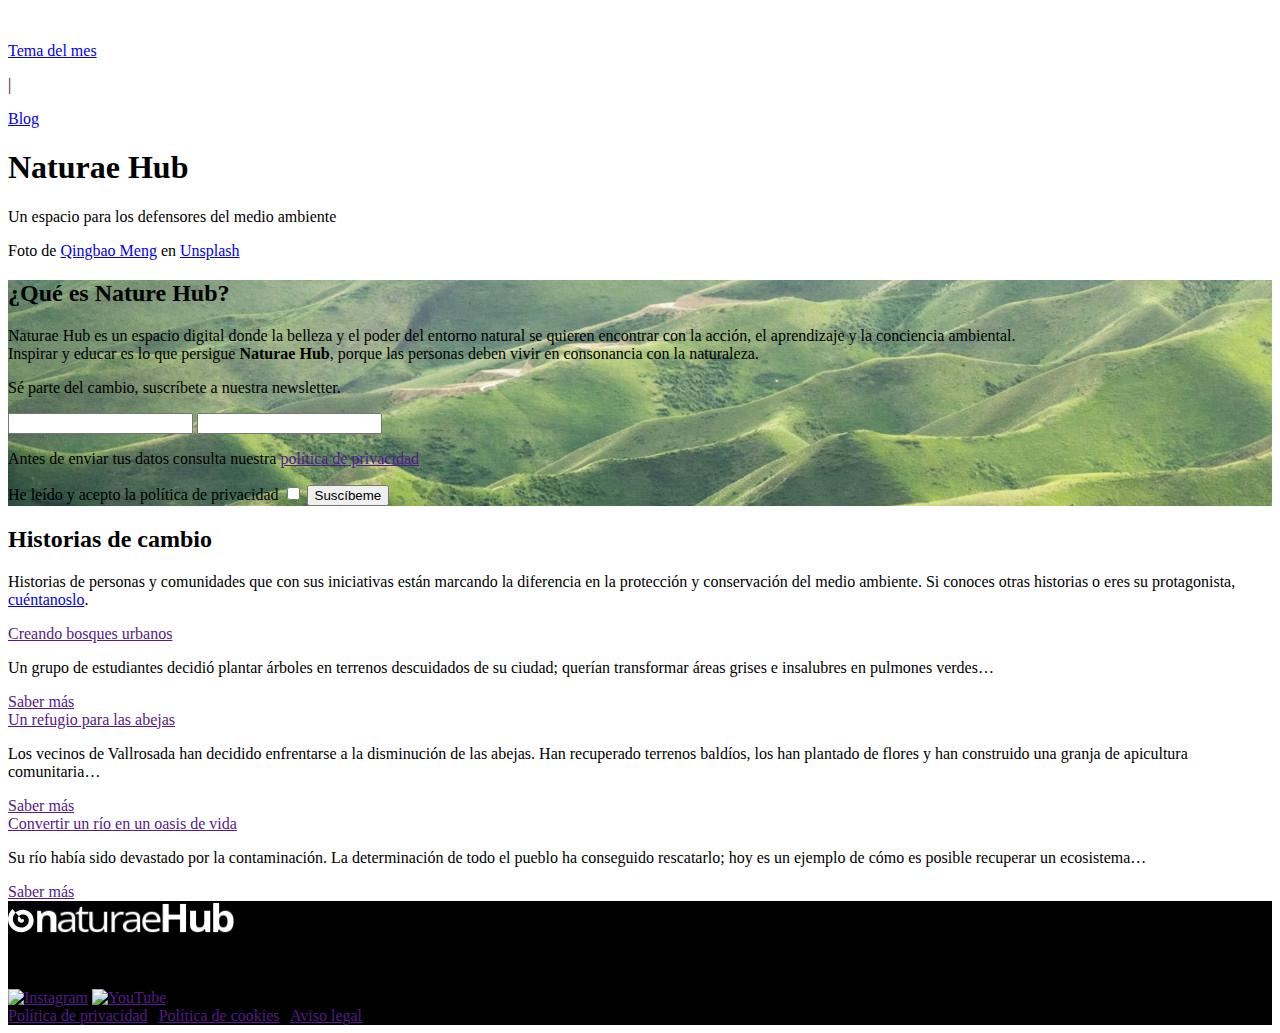
==== index.html @ 5831b7c8 "index y tema" ====
<!DOCTYPE html>
<html lang="es">
<head>
  <meta charset="UTF-8">
  <meta name="viewport" content="width=device-width, initial-scale=1.0">
  <meta name="description" content="Indice">
  <link rel="shortcut icon" href="/img/favicon.png" type="image/x-icon">
  <link rel="stylesheet" href="css/estilos.css">
  <title>Inicio</title>
</head>
<body>
  <header>
    <img src="index.html" alt="">
    <nav>
      <a href="tema-del-mes.html"><p>Tema del mes</p></a> |
      <a href="blog.html"><p>Blog</p></a>
    </nav>
  </header>

  <section>
    <h1>Naturae Hub</h1>
    <p>Un espacio para los defensores del medio ambiente</p>
    <p>Foto de <a href="https://unsplash.com/@ideasboom?utm_content=creditCopyText&utm_medium=referral&utm_source=unsplash">Qingbao Meng</a> en <a href="https://unsplash.com/photos/birds-eye-view-photograph-of-green-mountains-01_igFr7hd4?utm_content=creditCopyText&utm_medium=referral&utm_source=unsplash">Unsplash</a>
  </section>

  <main>
    <section class="background-index">
      <h2>¿Qué es Nature Hub?</h2>
      <article>
        <p>Naturae Hub es un espacio digital donde la belleza y el poder del entorno natural se quieren encontrar con la acción, el aprendizaje y la conciencia ambiental.
          <br>
        Inspirar y educar es lo que persigue <strong>Naturae Hub</strong>, porque las personas deben vivir en consonancia con la naturaleza.</p>
      </article>

      <article>
        <p>Sé parte del cambio, <span>suscríbete a nuestra newsletter.</span></p>
        <form action="" method="get">
          <label for="name"></label>
          <input id="name" type="text">

          <label for="email"></label>
          <input id="email" type="email">

          <p>Antes de enviar tus datos consulta nuestra <a href="">política de privacidad</a></p>

          <label for="checkbox">He leído y acepto la política de privacidad</label>
          <input type="checkbox" name="checkbox" id="checkbox">

          <input type="submit" value="Suscíbeme">
        </form>
      </article>
    </section>
    
    <section>
      <h2>Historias de cambio</h2>
      <p>Historias de personas y comunidades que con sus iniciativas están marcando la diferencia en la protección y conservación del medio ambiente. Si conoces otras historias o eres su protagonista, <a href="historias@naturaehub.org">cuéntanoslo</a>.</p>
      
      <article>
        <div>
          <a href="">Creando bosques urbanos</a>
          <p>Un grupo de estudiantes decidió plantar árboles en terrenos descuidados de su ciudad; querían transformar áreas grises e insalubres en pulmones verdes…</p>
          <a href="">Saber más</a>
        </div>
        <div>
          <a href="">Un refugio para las abejas</a>
          <p>Los vecinos de Vallrosada han decidido enfrentarse a la disminución de las abejas. Han recuperado terrenos baldíos, los han plantado de flores y han construido una granja de apicultura comunitaria…</p>
          <a href="">Saber más</a>
        </div>
        <div>
          <a href="">Convertir un río en un oasis de vida</a>
          <p>Su río había sido devastado por la contaminación. La determinación de todo el pueblo ha conseguido rescatarlo; hoy es un ejemplo de cómo es posible recuperar un ecosistema…</p>
          <a href="">Saber más</a>
        </div>
      </article>
    </section>


  </main>

  <footer class="footer">
      <div class="footer-left">
        <img src="img/logotip-n.svg" alt="">
        <p>© 2024-2025, Nombre y apellidos del estudiante</p>
      </div>
      <div class="footer-social">
        <a href=""><img src="instagram-icon.svg" alt="Instagram"></a>
        <a href=""><img src="youtube-icon.svg" alt="YouTube"></a>
      </div>
      <div class="footer-right">
        <a href="">Política de privacidad</a> |
        <a href="">Política de cookies</a> |
        <a href="">Aviso legal</a>
      </div>
    </div>
  </footer>
</body>
</html>
---- css/estilos.css ----
.background-index {
  background-image: url(/img/hero-image-home.jpg);
}


footer {
  background: black;
}
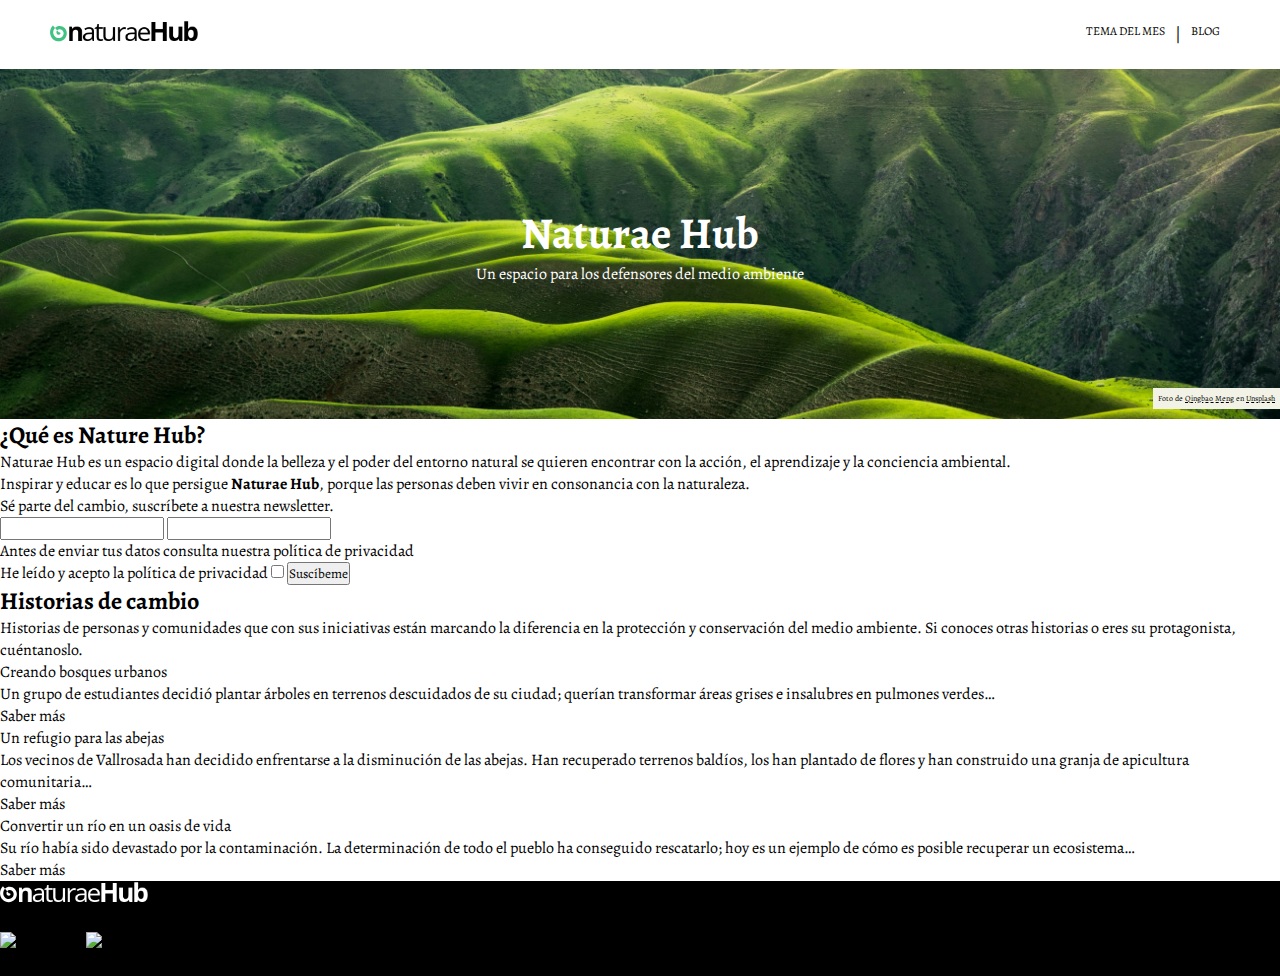
==== commit 1da80cdd: "Estilos index p1" ====
--- a/index.html
+++ b/index.html
@@ -6,25 +6,28 @@
   <meta name="description" content="Indice">
   <link rel="shortcut icon" href="/img/favicon.png" type="image/x-icon">
   <link rel="stylesheet" href="css/estilos.css">
+  <link rel="preconnect" href="https://fonts.googleapis.com">
+  <link rel="preconnect" href="https://fonts.gstatic.com" crossorigin>
+  <link href="https://fonts.googleapis.com/css2?family=Alegreya:ital,wght@0,400..900;1,400..900&display=swap" rel="stylesheet">
   <title>Inicio</title>
 </head>
 <body>
   <header>
-    <img src="index.html" alt="">
+    <a href="index.html"><img src="img/logotip.svg" alt="Logo de naturaeHub"></a>
     <nav>
-      <a href="tema-del-mes.html"><p>Tema del mes</p></a> |
-      <a href="blog.html"><p>Blog</p></a>
+      <a href="tema-del-mes.html"><p>Tema del mes</p></a>
+      |<a href="blog.html"><p>Blog</p></a>
     </nav>
   </header>
 
-  <section>
+  <section class="background-section-index">
     <h1>Naturae Hub</h1>
     <p>Un espacio para los defensores del medio ambiente</p>
     <p>Foto de <a href="https://unsplash.com/@ideasboom?utm_content=creditCopyText&utm_medium=referral&utm_source=unsplash">Qingbao Meng</a> en <a href="https://unsplash.com/photos/birds-eye-view-photograph-of-green-mountains-01_igFr7hd4?utm_content=creditCopyText&utm_medium=referral&utm_source=unsplash">Unsplash</a>
   </section>
 
   <main>
-    <section class="background-index">
+    <section>
       <h2>¿Qué es Nature Hub?</h2>
       <article>
         <p>Naturae Hub es un espacio digital donde la belleza y el poder del entorno natural se quieren encontrar con la acción, el aprendizaje y la conciencia ambiental.
@@ -91,7 +94,6 @@
         <a href="">Política de cookies</a> |
         <a href="">Aviso legal</a>
       </div>
-    </div>
   </footer>
 </body>
 </html>--- a/css/estilos.css
+++ b/css/estilos.css
@@ -1,8 +1,95 @@
-.background-index {
-  background-image: url(/img/hero-image-home.jpg);
+
+
+
+*, *::before, *::after {
+  padding: 0;
+  margin: 0;
+  box-sizing: border-box;
+  font-family: "Alegreya";
+}
+
+:root {
+  --var-negro: rgb(0, 0, 0);
+  --var-blanco: rgb(255, 255, 255);
+  --var-verde: rgb(64, 195, 130);
+  --var-beige: rgb(242, 242, 230);
+  --var-beige-modificado: rgba(242, 242, 230, 0.7);
 }
 
 
+a {
+  text-decoration: none;
+  color: #000;
+}
+
+a::after {
+  text-decoration: none;
+}
+
+.background-section-2 {
+  background-image: url(/img/post-fast-fashion.jpg);
+}
+
 footer {
   background: black;
-}+}
+
+
+header {
+  display: flex;
+  padding-inline: 50px;
+  justify-content: space-between;
+  align-items: center;
+  padding: 20px 50px;
+}
+
+img {
+  width: fit-content;
+  width: 150px;
+}
+
+nav {
+  display: flex;
+}
+
+nav a {
+  font-size: 12px;
+  text-transform: uppercase;
+  padding-inline: 10px;
+  transition: all .2s ease-in-out;
+}
+
+a:hover {
+  color: var(--var-verde);
+}
+
+h1 { 
+  font-size: 44px;
+}
+
+.background-section-index {
+  position: relative;
+  background-image: url(/img/hero-image-home.jpg);
+  display: flex;
+  align-items: center;
+  justify-content: center;
+  background-size: cover;
+  height: 350px;
+  background-position: center;
+  flex-direction: column;
+  color: var(--var-blanco);
+}
+
+.background-section-index p:last-child {
+  position: absolute;
+  right:0;
+  bottom: 10px;
+  color: var(--var-negro);
+  background-color: var(--var-beige);
+  padding: 5px;
+  font-size: 8px;
+}
+
+.background-section-index a {
+  text-decoration: underline dashed;
+}
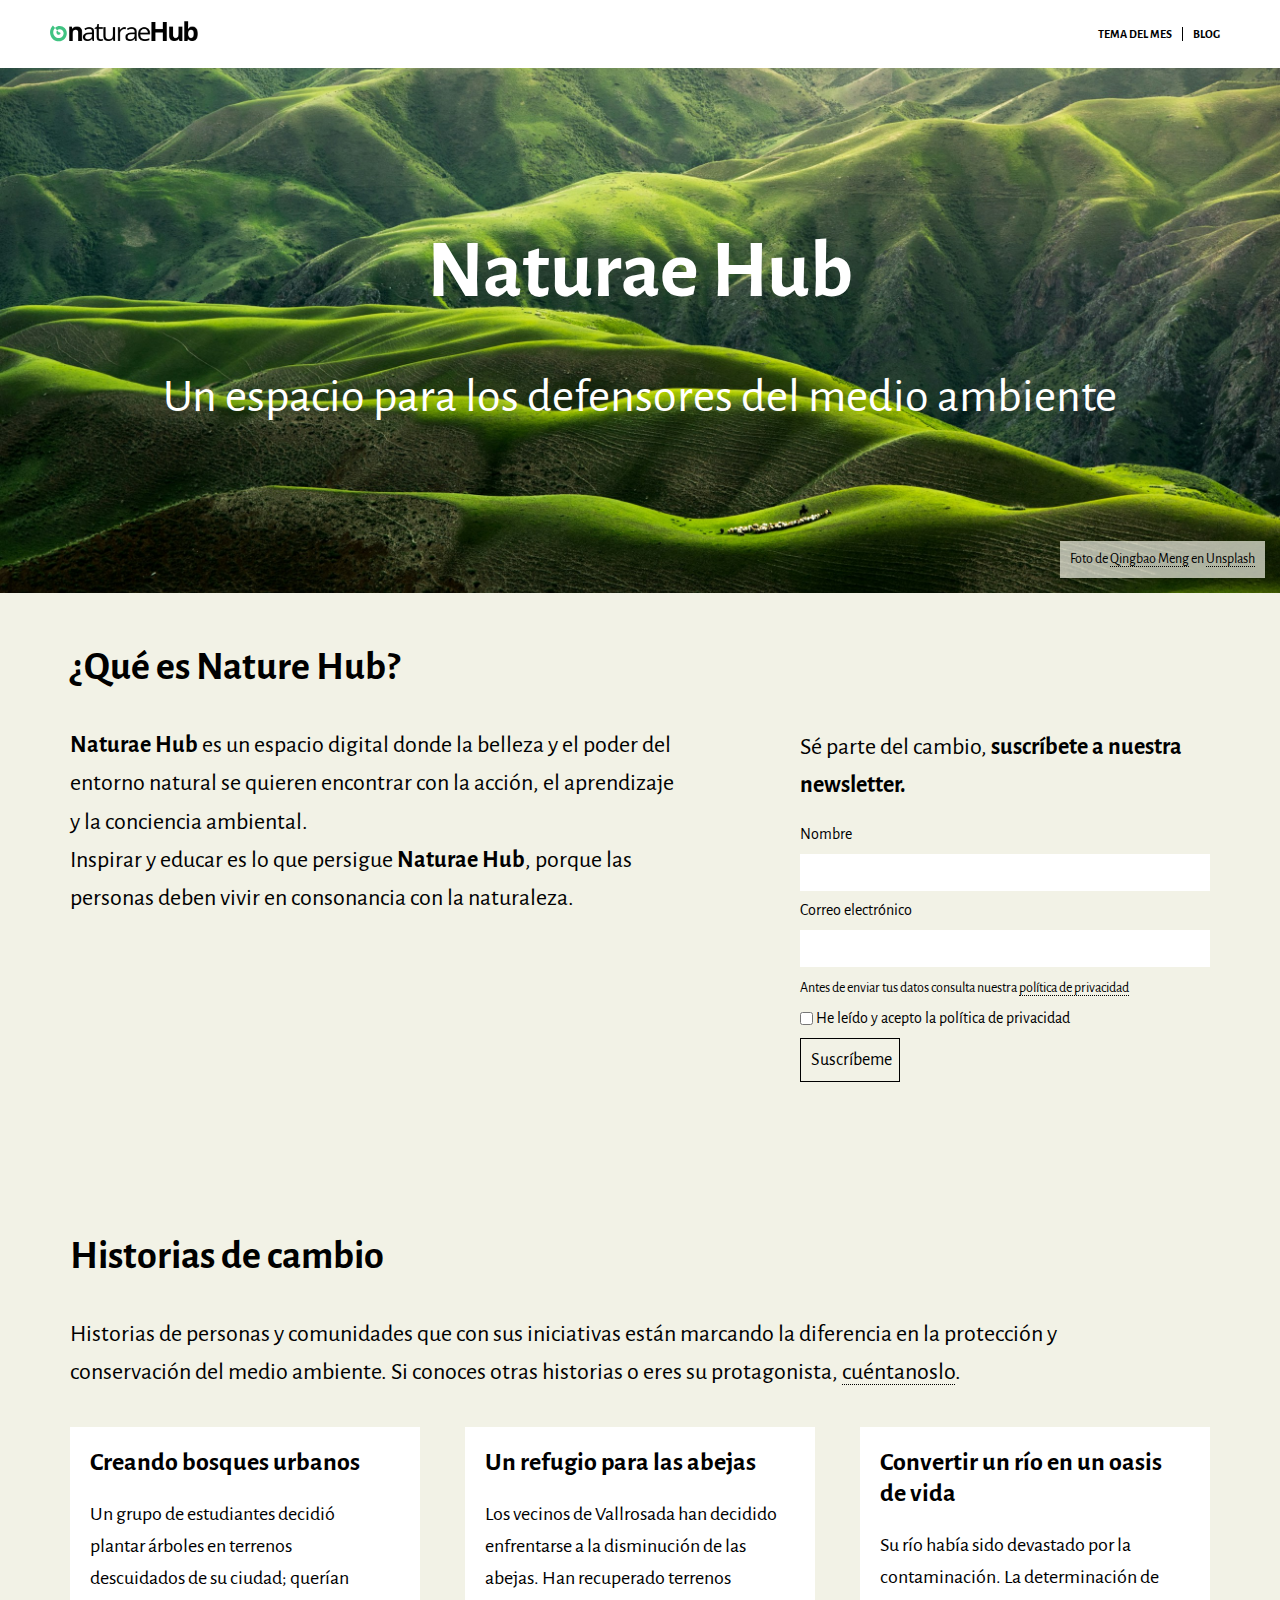
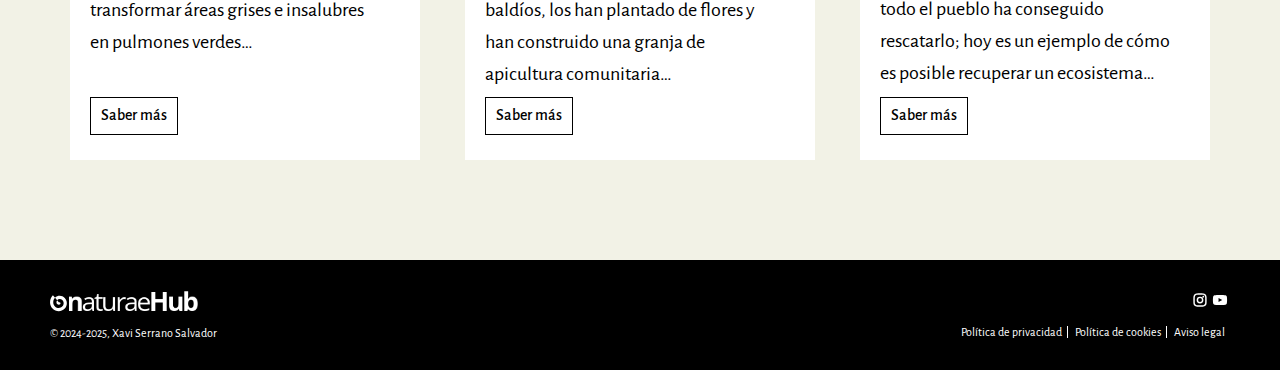
==== commit 686d9cdc: "CSS desktop y tablet" ====
--- a/index.html
+++ b/index.html
@@ -8,7 +8,7 @@
   <link rel="stylesheet" href="css/estilos.css">
   <link rel="preconnect" href="https://fonts.googleapis.com">
   <link rel="preconnect" href="https://fonts.gstatic.com" crossorigin>
-  <link href="https://fonts.googleapis.com/css2?family=Alegreya:ital,wght@0,400..900;1,400..900&display=swap" rel="stylesheet">
+  <link href="https://fonts.googleapis.com/css2?family=Alegreya+Sans:ital,wght@0,100;0,300;0,400;0,500;0,700;0,800;0,900;1,100;1,300;1,400;1,500;1,700;1,800;1,900&display=swap" rel="stylesheet">
   <title>Inicio</title>
 </head>
 <body>
@@ -16,63 +16,67 @@
     <a href="index.html"><img src="img/logotip.svg" alt="Logo de naturaeHub"></a>
     <nav>
       <a href="tema-del-mes.html"><p>Tema del mes</p></a>
-      |<a href="blog.html"><p>Blog</p></a>
+      <a href="blog.html"><p>Blog</p></a>
     </nav>
   </header>
 
   <section class="background-section-index">
-    <h1>Naturae Hub</h1>
-    <p>Un espacio para los defensores del medio ambiente</p>
-    <p>Foto de <a href="https://unsplash.com/@ideasboom?utm_content=creditCopyText&utm_medium=referral&utm_source=unsplash">Qingbao Meng</a> en <a href="https://unsplash.com/photos/birds-eye-view-photograph-of-green-mountains-01_igFr7hd4?utm_content=creditCopyText&utm_medium=referral&utm_source=unsplash">Unsplash</a>
+    <div class="text">
+      <h1>Naturae Hub</h1>
+      <p class="subtitulo">Un espacio para los defensores del medio ambiente</p>
+    </div>
+    <p class="font">Foto de <a href="https://unsplash.com/@ideasboom?utm_content=creditCopyText&utm_medium=referral&utm_source=unsplash">Qingbao Meng</a> en <a href="https://unsplash.com/photos/birds-eye-view-photograph-of-green-mountains-01_igFr7hd4?utm_content=creditCopyText&utm_medium=referral&utm_source=unsplash">Unsplash</a>
   </section>
 
   <main>
-    <section>
-      <h2>¿Qué es Nature Hub?</h2>
-      <article>
-        <p>Naturae Hub es un espacio digital donde la belleza y el poder del entorno natural se quieren encontrar con la acción, el aprendizaje y la conciencia ambiental.
+    <section class="intro">
+      <article class="first-article">
+        <h2>¿Qué es Nature Hub?</h2>
+        <p><strong>Naturae Hub</strong> es un espacio digital donde la belleza y el poder del entorno natural se quieren encontrar con la acción, el aprendizaje y la conciencia ambiental.
           <br>
         Inspirar y educar es lo que persigue <strong>Naturae Hub</strong>, porque las personas deben vivir en consonancia con la naturaleza.</p>
       </article>
 
-      <article>
+      <article class="form-article">
         <p>Sé parte del cambio, <span>suscríbete a nuestra newsletter.</span></p>
         <form action="" method="get">
-          <label for="name"></label>
+          <label for="name">Nombre</label>
           <input id="name" type="text">
 
-          <label for="email"></label>
+          <label for="email">Correo electrónico</label>
           <input id="email" type="email">
 
-          <p>Antes de enviar tus datos consulta nuestra <a href="">política de privacidad</a></p>
+          <p class="politica-privacidad">Antes de enviar tus datos consulta nuestra <a href="">política de privacidad</a></p>
 
-          <label for="checkbox">He leído y acepto la política de privacidad</label>
-          <input type="checkbox" name="checkbox" id="checkbox">
+          <div>
+            <input type="checkbox" name="checkbox" id="checkbox">
+            <label for="checkbox">He leído y acepto la política de privacidad</label>
+          </div>
 
-          <input type="submit" value="Suscíbeme">
+          <input type="submit" value="Suscríbeme">
         </form>
       </article>
     </section>
     
-    <section>
+    <section class="historias">
       <h2>Historias de cambio</h2>
       <p>Historias de personas y comunidades que con sus iniciativas están marcando la diferencia en la protección y conservación del medio ambiente. Si conoces otras historias o eres su protagonista, <a href="historias@naturaehub.org">cuéntanoslo</a>.</p>
       
       <article>
-        <div>
+        <div class="bloque">
           <a href="">Creando bosques urbanos</a>
           <p>Un grupo de estudiantes decidió plantar árboles en terrenos descuidados de su ciudad; querían transformar áreas grises e insalubres en pulmones verdes…</p>
-          <a href="">Saber más</a>
+          <button><a href="">Saber más</a></button>
         </div>
-        <div>
+        <div class="bloque">
           <a href="">Un refugio para las abejas</a>
           <p>Los vecinos de Vallrosada han decidido enfrentarse a la disminución de las abejas. Han recuperado terrenos baldíos, los han plantado de flores y han construido una granja de apicultura comunitaria…</p>
-          <a href="">Saber más</a>
+          <button><a href="">Saber más</a></button>
         </div>
-        <div>
+        <div class="bloque">
           <a href="">Convertir un río en un oasis de vida</a>
           <p>Su río había sido devastado por la contaminación. La determinación de todo el pueblo ha conseguido rescatarlo; hoy es un ejemplo de cómo es posible recuperar un ecosistema…</p>
-          <a href="">Saber más</a>
+          <button><a href="">Saber más</a></button>
         </div>
       </article>
     </section>
@@ -83,16 +87,18 @@
   <footer class="footer">
       <div class="footer-left">
         <img src="img/logotip-n.svg" alt="">
-        <p>© 2024-2025, Nombre y apellidos del estudiante</p>
-      </div>
-      <div class="footer-social">
-        <a href=""><img src="instagram-icon.svg" alt="Instagram"></a>
-        <a href=""><img src="youtube-icon.svg" alt="YouTube"></a>
+        <p>© 2024-2025, Xavi Serrano Salvador</p>
       </div>
       <div class="footer-right">
-        <a href="">Política de privacidad</a> |
-        <a href="">Política de cookies</a> |
-        <a href="">Aviso legal</a>
+        <div class="footer-social">    
+          <a href=""><img src="img/instagram.svg" alt="Instagram"></a>
+          <a href=""><img src="img/youtube.svg" alt="YouTube"></a>
+        </div>
+        <div class="footer-politics">
+          <a href="">Política de privacidad</a>
+          <a href="">Política de cookies</a>
+          <a href="">Aviso legal</a>
+        </div>
       </div>
   </footer>
 </body>
--- a/css/estilos.css
+++ b/css/estilos.css
@@ -1,13 +1,3 @@
-
-
-
-*, *::before, *::after {
-  padding: 0;
-  margin: 0;
-  box-sizing: border-box;
-  font-family: "Alegreya";
-}
-
 :root {
   --var-negro: rgb(0, 0, 0);
   --var-blanco: rgb(255, 255, 255);
@@ -17,6 +7,23 @@
 }
 
 
+
+*, *::before, *::after {
+  padding: 0;
+  margin: 0;
+  box-sizing: border-box;
+  font-family: "Alegreya Sans";
+}
+
+body {
+  background-color: var(--var-beige);
+}
+
+
+span {
+  font-weight: bold;
+}
+
 a {
   text-decoration: none;
   color: #000;
@@ -32,6 +39,7 @@
 
 footer {
   background: black;
+  width: 100%;
 }
 
 
@@ -41,7 +49,10 @@
   justify-content: space-between;
   align-items: center;
   padding: 20px 50px;
-}
+  background-color: var(--var-blanco);
+  width: 100%;
+}
+
 
 img {
   width: fit-content;
@@ -57,14 +68,32 @@
   text-transform: uppercase;
   padding-inline: 10px;
   transition: all .2s ease-in-out;
-}
-
-a:hover {
+  font-weight: 600;
+}
+
+nav a:first-child {
+  border-right: 1px solid;
+}
+
+nav a:hover {
   color: var(--var-verde);
 }
 
+
+.text {
+  text-align: center;
+  display: flex;
+  flex-direction: column;
+  gap: 48px;
+  margin-top: -12px;  
+}
+
 h1 { 
-  font-size: 44px;
+  font-size: 82px;
+}
+
+.subtitulo {
+  font-size: 48px;
 }
 
 .background-section-index {
@@ -74,22 +103,269 @@
   align-items: center;
   justify-content: center;
   background-size: cover;
-  height: 350px;
+  height: 525px;
   background-position: center;
   flex-direction: column;
   color: var(--var-blanco);
 }
 
-.background-section-index p:last-child {
+.font {
   position: absolute;
-  right:0;
-  bottom: 10px;
+  right: 15px;
+  bottom: 15px;
   color: var(--var-negro);
-  background-color: var(--var-beige);
+  background-color: var(--var-beige-modificado);
+  padding: 10px;
+  font-size: 14px;
+}
+
+p a {
+  border-bottom: 1px dotted;
+}
+
+p a:hover {
+  border-bottom: 1px solid;
+}
+
+main {
+  width: 1140px;
+  margin: auto;
+}
+
+h2 {
+  padding-block: 50px 35px;
+  font-size: 40px;
+}
+
+.intro {
+  display: flex;
+  padding-bottom: 100px;
+  gap: 115px;
+}
+
+main p {
+  line-height: 1.6;
+  font-size: 24px;
+}
+
+.first-article {
+  width: 60%;
+}
+
+.form-article {
+  margin-top: 135px;
+  width: 40%;
+}
+
+form {
+  display: flex;
+  flex-direction: column;
+  gap: 10px;
+  margin-top: 20px;
+}
+
+form label {
+  font-size: 16px;
+  margin: 0;
+}
+
+form input {
+  outline: none;
+  border: none;
+  padding: 10px;
+}
+
+.form-article .politica-privacidad {
+  font-size: 14px;
+}
+
+form div {
+  display: flex;
+  align-items: center;
+  gap: 3px;
+  justify-content: start;
+}
+
+input[type=submit] {
+  background-color: transparent;
+  border: 1px solid var(--var-negro);
+  display: block;
+  font-size: 18px;
+  width: 100px;
+}
+
+
+.historias p {
+  padding-right: 30px;
+}
+
+.historias article {
+  display: flex;
+  flex-direction: row;
+  justify-content: space-between;
+  gap: 30px;
+  padding-bottom: 100px;
+}
+
+.bloque {
+  position: relative;
+  margin-top: 35px;
+  background-color: var(--var-blanco);
+  padding: 20px;
+  width: 350px;
+  height: auto;
+}
+
+.bloque p {
+  line-height: 1.6;
+  font-size: 20px;
+  margin-top: 20px;
+  padding-right: 18px;
+  margin-bottom: 50px;
+}
+
+.bloque a {
+  font-size: 26px;
+  font-weight: 600;
+}
+
+.bloque button {
+  position: absolute;
   padding: 5px;
-  font-size: 8px;
-}
-
-.background-section-index a {
-  text-decoration: underline dashed;
-}
+  background-color: transparent;
+  border: 1px solid black;
+  bottom: 25px;
+}
+
+.bloque button a {
+  font-weight: 500;
+  font-size: 16px;
+  padding: 5px;
+  line-height: 1.6;
+}
+
+
+footer {
+  color: var(--var-blanco);
+  display: flex;
+  flex-direction: row;
+  justify-content: space-between;
+  padding: 30px 50px;
+}
+
+footer a {
+  color: var(--var-blanco);
+}
+
+.footer-left, .footer-politics{
+  font-size: 12px;
+
+}
+
+.footer-left img {
+  padding-bottom: 10px;
+}
+
+footer a img {
+  width: 20px;
+}
+
+.footer-social {
+  display: flex;
+  justify-content: end;
+  align-items: center;
+  padding-bottom: 10px;
+}
+
+.footer-politics a {
+  border-right: 1px solid;
+  padding-inline: 5px;
+}
+
+.footer-politics a:last-child {
+  border-right: none;
+}
+
+
+@media (width <= 1024px) {
+  header, nav {
+    flex-direction: column;
+    text-align: center;
+  }
+
+  nav a {
+    margin-block: 5px;
+  }
+
+  nav a:first-child {
+    border-right: none;
+  }
+  
+  main {
+    width: 100%;
+    padding-inline: 30px;
+  }
+
+  main p {
+    font-size: 18px;
+  }
+  
+  .intro {
+    display: flex;
+    flex-direction: column;
+    gap: 20px;
+    padding-bottom: 30px;
+  }
+
+  .form-article {
+    margin-top: 0;
+    width: 100%;
+  }
+
+  .first-article {
+    width: 100%;
+  }
+
+  input {
+    width: 80%;
+  }
+
+  form div input{
+    width: 2%;
+    flex-direction: row;
+    justify-content: start;
+    align-items: start;
+  }
+
+  .bloque p {
+    line-height: 1.6;
+    font-size: 17px;
+    margin-top: 20px;
+    margin-bottom: 50px;
+    padding-right: 0;
+  }
+
+
+  footer {
+    flex-direction: column;
+    justify-content: center;
+    align-items: center;
+  }
+
+  .footer-social {
+    margin-top: 10px;
+    justify-content: center;
+  }
+
+  .footer-politics {
+    display: flex;
+    flex-direction: column;
+    justify-content: center;
+    align-items: center;
+  }
+
+  .footer-politics a {
+    border-right: none;
+  }
+
+}
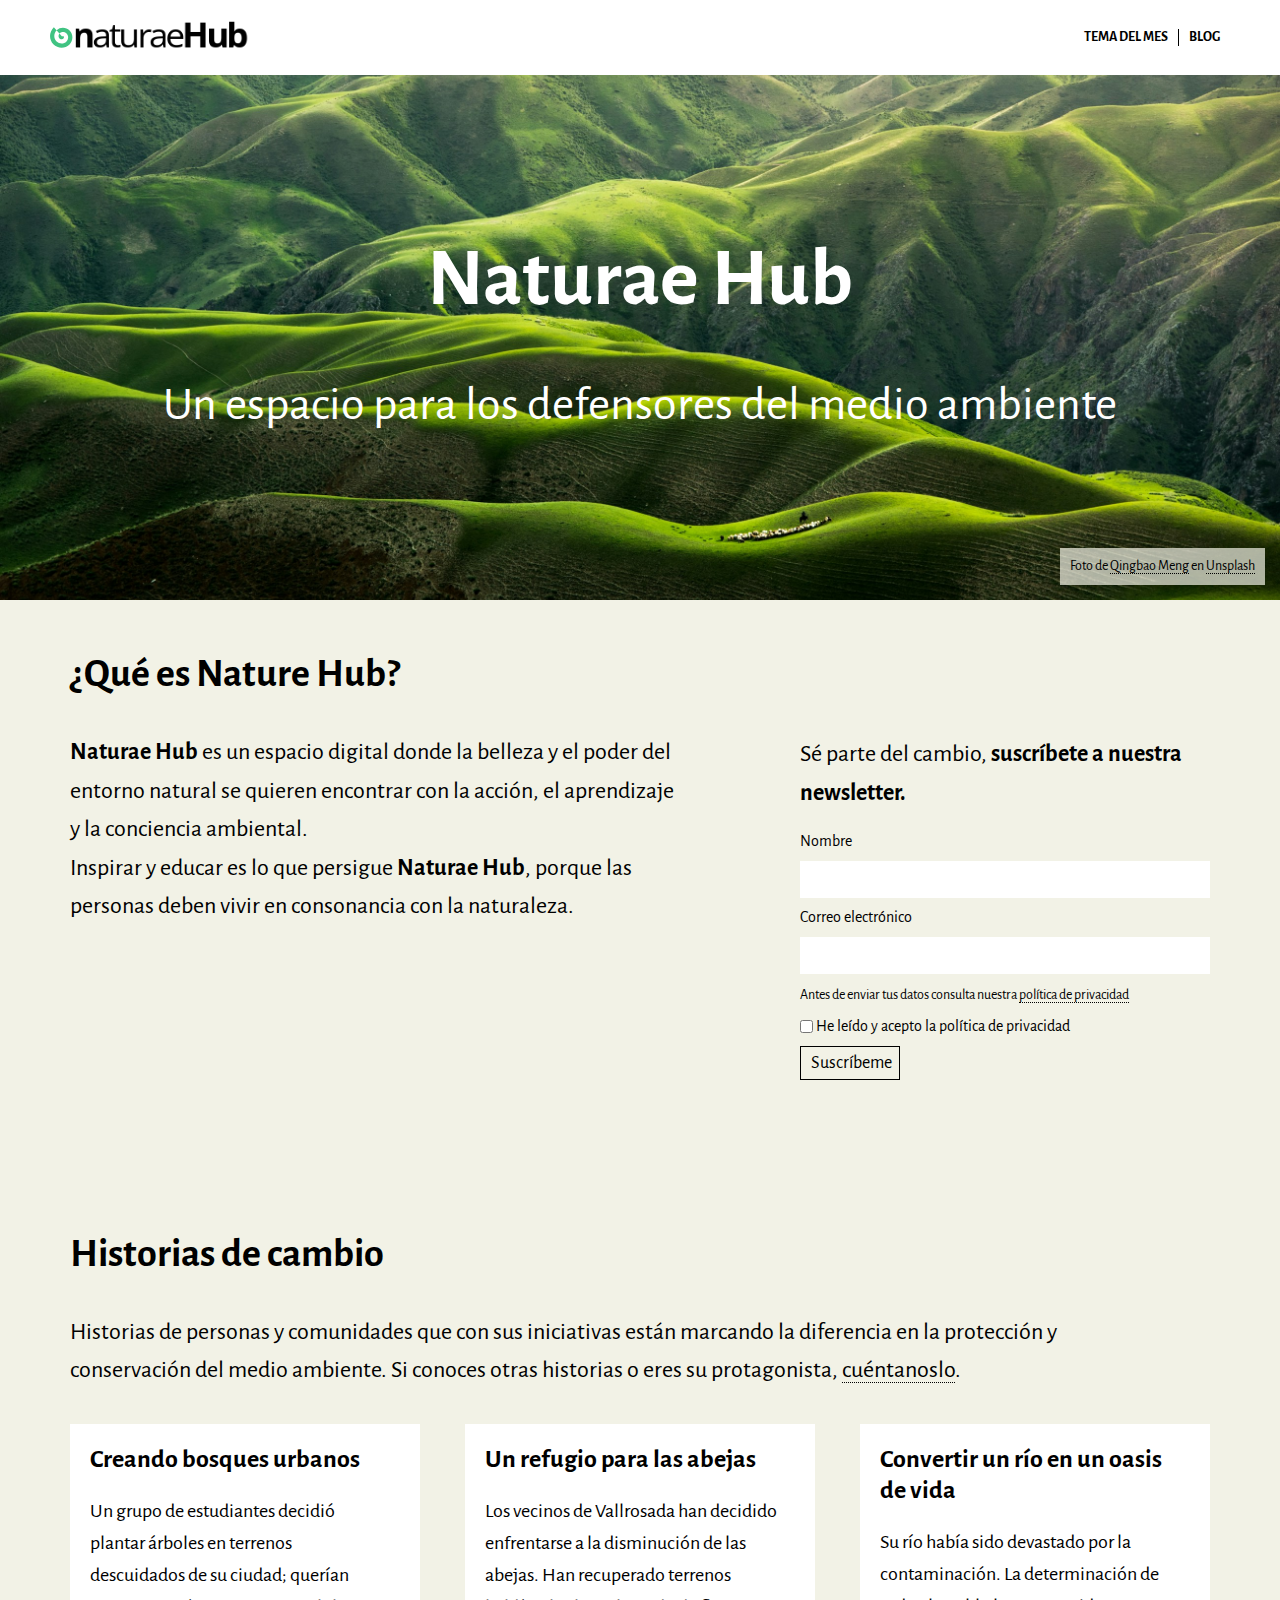
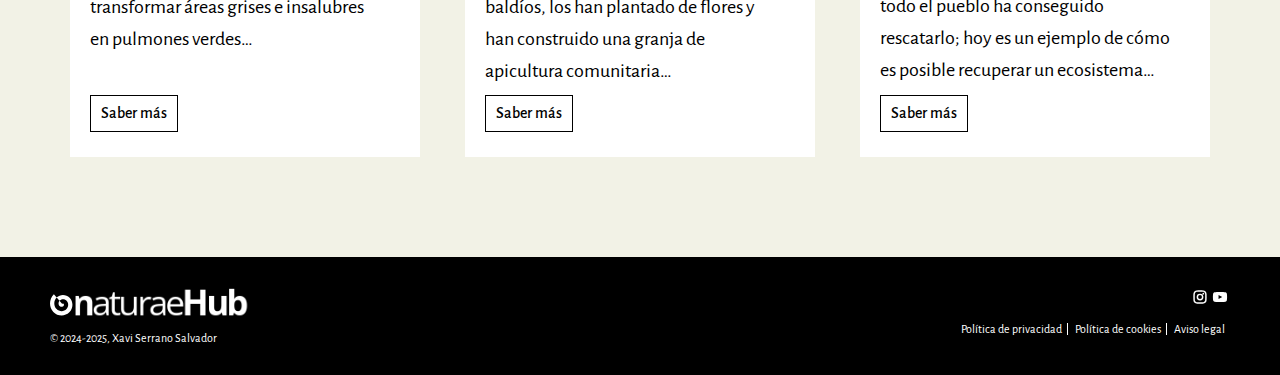
==== commit a5daaade: "tema-del-mes css" ====
--- a/index.html
+++ b/index.html
@@ -15,7 +15,7 @@
   <header>
     <a href="index.html"><img src="img/logotip.svg" alt="Logo de naturaeHub"></a>
     <nav>
-      <a href="tema-del-mes.html"><p>Tema del mes</p></a>
+      <a href="tema-del-mes.html" class="tema"><p>Tema del mes</p></a>
       <a href="blog.html"><p>Blog</p></a>
     </nav>
   </header>
--- a/css/estilos.css
+++ b/css/estilos.css
@@ -26,7 +26,7 @@
 
 a {
   text-decoration: none;
-  color: #000;
+  color: var(--var-negro);
 }
 
 a::after {
@@ -41,7 +41,6 @@
   background: black;
   width: 100%;
 }
-
 
 header {
   display: flex;
@@ -53,10 +52,9 @@
   width: 100%;
 }
 
-
 img {
   width: fit-content;
-  width: 150px;
+  width: 200px;
 }
 
 nav {
@@ -64,14 +62,14 @@
 }
 
 nav a {
-  font-size: 12px;
+  font-size: 14px;
   text-transform: uppercase;
   padding-inline: 10px;
   transition: all .2s ease-in-out;
   font-weight: 600;
 }
 
-nav a:first-child {
+.tema {
   border-right: 1px solid;
 }
 
@@ -192,6 +190,7 @@
   display: block;
   font-size: 18px;
   width: 100px;
+  padding-block: 5px;
 }
 
 
@@ -369,3 +368,190 @@
   }
 
 }
+
+
+
+@media (width <= 430px) {
+
+  input {
+    width: 100%;
+  }
+
+  form div input{
+    width: 20px;
+    flex-direction: row;
+    justify-content: start;
+    align-items: start;
+  }
+
+  .historias article {
+    display: flex;
+    flex-direction: column;
+    align-items: center;
+    justify-content: space-between;
+    gap: 30px;
+    padding-bottom: 100px;
+  }
+}
+
+
+
+/* Tema del mes */
+
+h1 span {
+  background-color: var(--var-verde);
+  color: var(--var-blanco);
+  padding-inline: 20px;
+}
+
+.content {
+  display: flex;
+}
+
+aside nav {
+  display: flex;
+  flex-direction: column;
+  height: 100%;
+  width: 100%;
+  padding: 60px 100px 0 50px;
+  margin-right: 100px;
+}
+
+aside nav li {
+  list-style: none;
+}
+aside nav li a {
+  text-transform: capitalize;
+}
+
+.tema-titulo {
+  text-align: center;
+  padding: 20px;
+}
+
+.tema-subtitulo {
+  text-align: center;
+  padding: 0;
+  padding-bottom: 10px;
+}
+
+.animales-peligro {
+  width: 100%;
+}
+
+.lista-animales article {
+  display: flex;
+  padding: 50px;
+}
+
+.numeracion {
+  font-weight: bold;
+  font-size: 36px;
+  line-height: 1.2;
+}
+
+.lista-animales article div {
+  width: 300px;
+  margin-left: 50px;
+  margin-right: 40px;
+}
+
+.nombre-animal {
+  font-size: 26px;
+}
+.estado {
+  font-size: 14px;
+}
+
+figure {
+  width: 400px;
+  justify-content: center;
+}
+
+figure img {
+  width: 400px;
+  border: 10px solid var(--var-blanco);
+}
+
+figure figcaption p{
+  font-size: 12px;
+}
+
+.descripcion {
+  flex: 1;
+  margin-left: 40px;
+}
+.descripcion p {
+  font-size: 20px;
+
+}
+
+@media (width <= 1024px) {
+
+  .tema-titulo {
+    font-size: 36px;
+  }
+
+  .tema-subtitulo {
+    font-size: 30px;
+  }
+
+  .content{
+    flex-direction: column;
+  }
+
+  aside nav {
+    justify-content: center;
+    flex-direction: row;
+    padding-block: 10px;
+    margin: 0;
+  }
+
+  aside nav li a {
+    font-size: 12px;
+  }
+
+
+  .lista-animales article {
+    flex-direction: column;
+    width: 100%;
+    padding: 0;
+  }
+
+
+  figure {
+    width: 100%;
+    justify-content: center;
+  }
+
+  figure img {
+    width: 100%;
+  }
+
+  .animales-peligro {
+    padding-inline: 10px;
+  }
+
+  .lista-animales article {
+    margin-bottom: 50px;
+  }
+  
+  .lista-animales article:last-child {
+    margin-bottom: 100px;
+  }
+  
+  .lista-animales article div {
+    width: 100%;
+    margin: 0;
+    margin-inline: 10px;
+  }
+}
+
+
+@media (width <= 430px) {
+
+  .tema-titulo {
+    padding-inline: 100px;
+  }
+
+}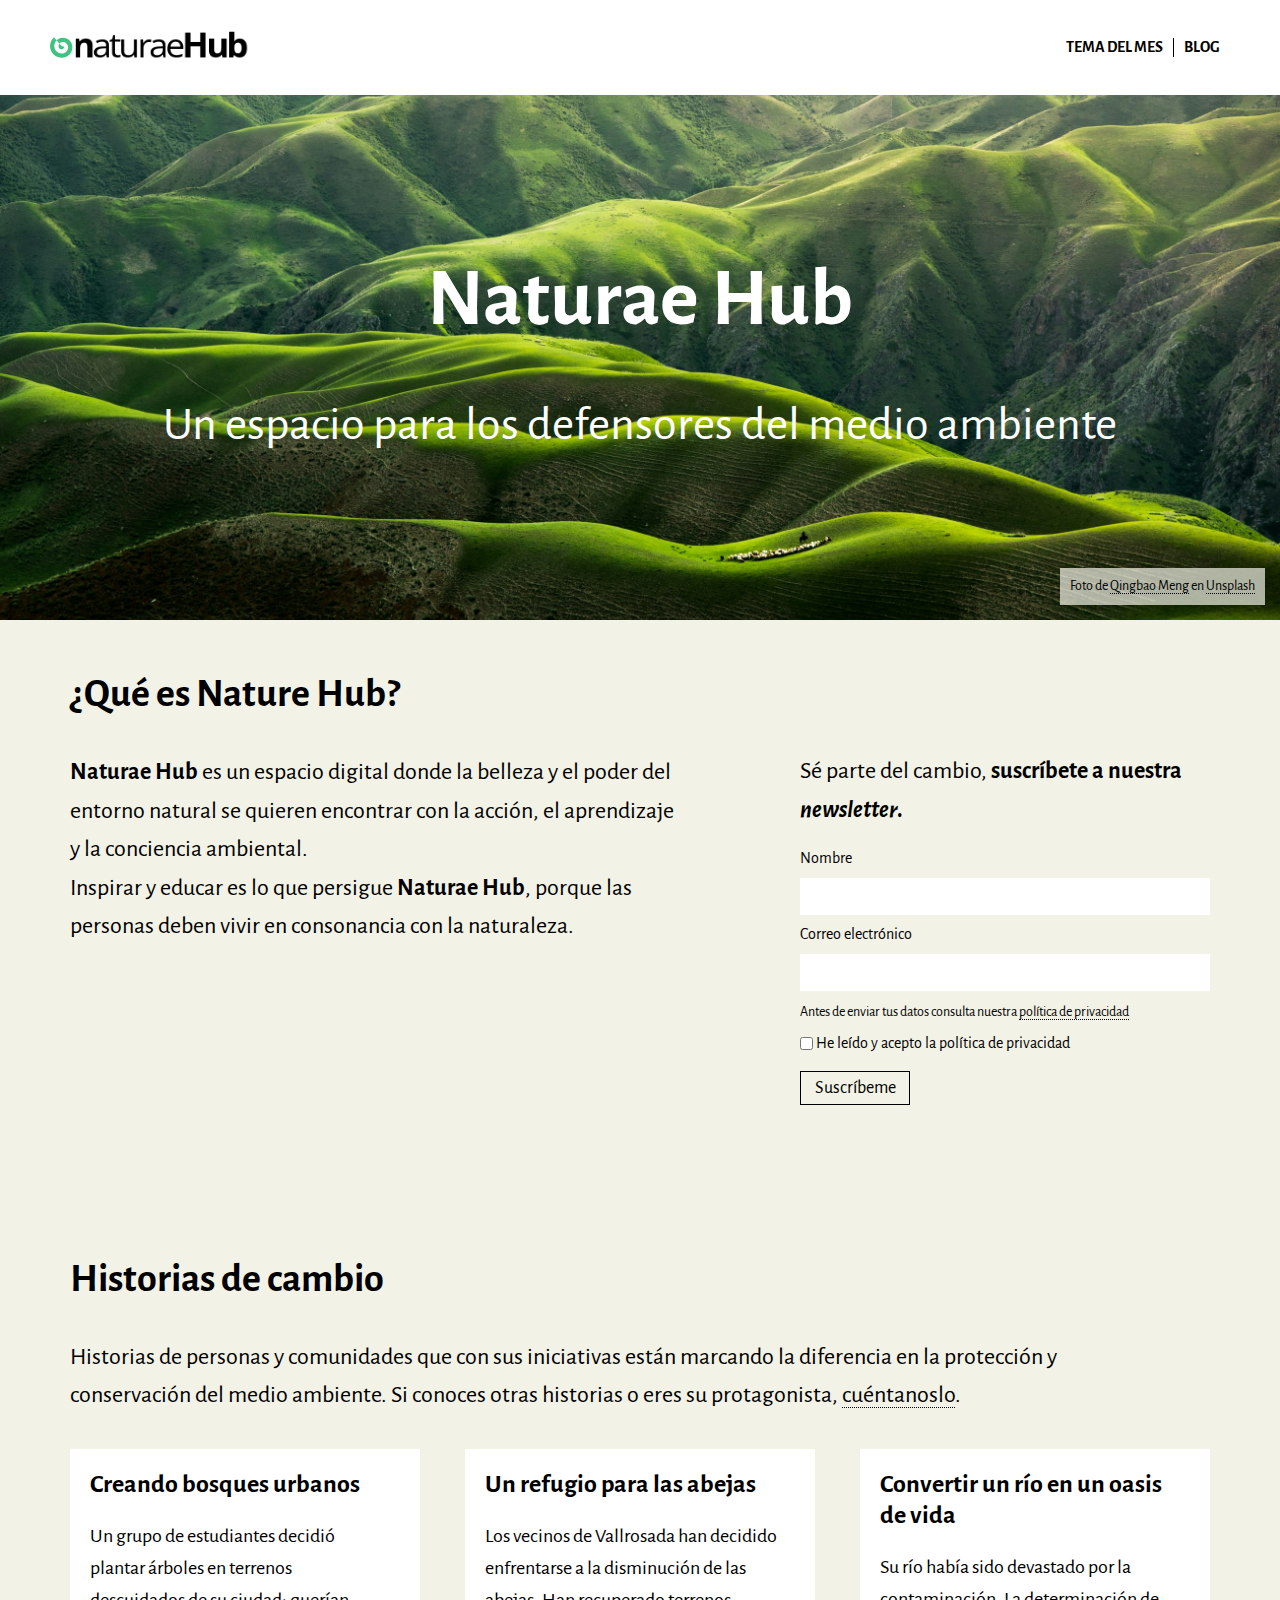
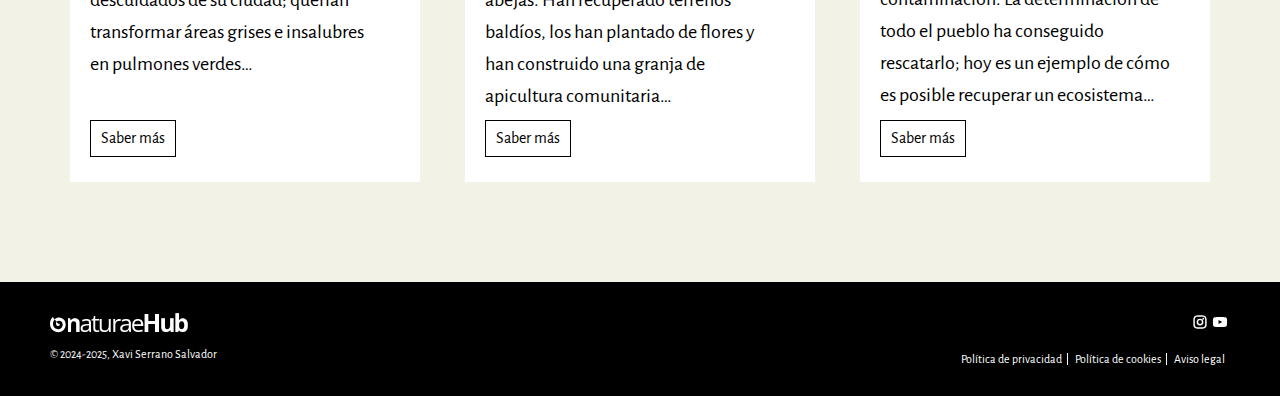
==== commit 2da3f871: "Correccion index html y css" ====
--- a/index.html
+++ b/index.html
@@ -15,8 +15,8 @@
   <header>
     <a href="index.html"><img src="img/logotip.svg" alt="Logo de naturaeHub"></a>
     <nav>
-      <a href="tema-del-mes.html" class="tema"><p>Tema del mes</p></a>
-      <a href="blog.html"><p>Blog</p></a>
+      <a href="tema-del-mes.html" class="tema">Tema del mes</a>
+      <a href="blog.html">Blog</a>
     </nav>
   </header>
 
@@ -25,21 +25,20 @@
       <h1>Naturae Hub</h1>
       <p class="subtitulo">Un espacio para los defensores del medio ambiente</p>
     </div>
-    <p class="font">Foto de <a href="https://unsplash.com/@ideasboom?utm_content=creditCopyText&utm_medium=referral&utm_source=unsplash">Qingbao Meng</a> en <a href="https://unsplash.com/photos/birds-eye-view-photograph-of-green-mountains-01_igFr7hd4?utm_content=creditCopyText&utm_medium=referral&utm_source=unsplash">Unsplash</a>
+    <p class="fuente">Foto de <a href="https://unsplash.com/@ideasboom?utm_content=creditCopyText&utm_medium=referral&utm_source=unsplash">Qingbao Meng</a> en <a href="https://unsplash.com/photos/birds-eye-view-photograph-of-green-mountains-01_igFr7hd4?utm_content=creditCopyText&utm_medium=referral&utm_source=unsplash">Unsplash</a>
   </section>
 
-  <main>
+  <main class="content-index">
     <section class="intro">
       <article class="first-article">
         <h2>¿Qué es Nature Hub?</h2>
-        <p><strong>Naturae Hub</strong> es un espacio digital donde la belleza y el poder del entorno natural se quieren encontrar con la acción, el aprendizaje y la conciencia ambiental.
-          <br>
-        Inspirar y educar es lo que persigue <strong>Naturae Hub</strong>, porque las personas deben vivir en consonancia con la naturaleza.</p>
+        <p><span>Naturae Hub</span> es un espacio digital donde la belleza y el poder del entorno natural se quieren encontrar con la acción, el aprendizaje y la conciencia ambiental.</p>
+        <p>Inspirar y educar es lo que persigue <span>Naturae Hub</span>, porque las personas deben vivir en consonancia con la naturaleza.</p>
       </article>
 
       <article class="form-article">
-        <p>Sé parte del cambio, <span>suscríbete a nuestra newsletter.</span></p>
-        <form action="" method="get">
+        <p>Sé parte del cambio, <span>suscríbete a nuestra <i lang="en">newsletter</i>.</span></p>
+        <form action="" method="post">
           <label for="name">Nombre</label>
           <input id="name" type="text">
 
@@ -60,28 +59,26 @@
     
     <section class="historias">
       <h2>Historias de cambio</h2>
-      <p>Historias de personas y comunidades que con sus iniciativas están marcando la diferencia en la protección y conservación del medio ambiente. Si conoces otras historias o eres su protagonista, <a href="historias@naturaehub.org">cuéntanoslo</a>.</p>
+      <p>Historias de personas y comunidades que con sus iniciativas están marcando la diferencia en la protección y conservación del medio ambiente. Si conoces otras historias o eres su protagonista, <a href="mailto:historias@naturaehub.org">cuéntanoslo</a>.</p>
       
-      <article>
-        <div class="bloque">
-          <a href="">Creando bosques urbanos</a>
+      <div>
+        <article class="bloque">
+          <h3><a href="">Creando bosques urbanos</a></h3>
           <p>Un grupo de estudiantes decidió plantar árboles en terrenos descuidados de su ciudad; querían transformar áreas grises e insalubres en pulmones verdes…</p>
-          <button><a href="">Saber más</a></button>
-        </div>
-        <div class="bloque">
-          <a href="">Un refugio para las abejas</a>
+          <a class="mas" href="">Saber más</a>
+        </article>
+        <article class="bloque">
+          <h3><a href="">Un refugio para las abejas</a></h3>
           <p>Los vecinos de Vallrosada han decidido enfrentarse a la disminución de las abejas. Han recuperado terrenos baldíos, los han plantado de flores y han construido una granja de apicultura comunitaria…</p>
-          <button><a href="">Saber más</a></button>
-        </div>
-        <div class="bloque">
-          <a href="">Convertir un río en un oasis de vida</a>
+          <a class="mas" href="">Saber más</a>
+        </article>
+        <article class="bloque">
+          <h3><a href="">Convertir un río en un oasis de vida</a></h3>
           <p>Su río había sido devastado por la contaminación. La determinación de todo el pueblo ha conseguido rescatarlo; hoy es un ejemplo de cómo es posible recuperar un ecosistema…</p>
-          <button><a href="">Saber más</a></button>
-        </div>
-      </article>
+          <a class="mas" href="">Saber más</a>
+        </article>
+      </div>
     </section>
-
-
   </main>
 
   <footer class="footer">
--- a/css/estilos.css
+++ b/css/estilos.css
@@ -1,3 +1,5 @@
+/* Estilos generales */
+
 :root {
   --var-negro: rgb(0, 0, 0);
   --var-blanco: rgb(255, 255, 255);
@@ -6,8 +8,6 @@
   --var-beige-modificado: rgba(242, 242, 230, 0.7);
 }
 
-
-
 *, *::before, *::after {
   padding: 0;
   margin: 0;
@@ -19,7 +19,6 @@
   background-color: var(--var-beige);
 }
 
-
 span {
   font-weight: bold;
 }
@@ -33,10 +32,6 @@
   text-decoration: none;
 }
 
-.background-section-2 {
-  background-image: url(/img/post-fast-fashion.jpg);
-}
-
 footer {
   background: black;
   width: 100%;
@@ -44,16 +39,14 @@
 
 header {
   display: flex;
-  padding-inline: 50px;
   justify-content: space-between;
   align-items: center;
-  padding: 20px 50px;
+  padding: 30px 50px;
   background-color: var(--var-blanco);
   width: 100%;
 }
 
 img {
-  width: fit-content;
   width: 200px;
 }
 
@@ -62,7 +55,7 @@
 }
 
 nav a {
-  font-size: 14px;
+  font-size: 16px;
   text-transform: uppercase;
   padding-inline: 10px;
   transition: all .2s ease-in-out;
@@ -77,14 +70,49 @@
   color: var(--var-verde);
 }
 
-
-.text {
-  text-align: center;
-  display: flex;
-  flex-direction: column;
-  gap: 48px;
-  margin-top: -12px;  
-}
+footer {
+  color: var(--var-blanco);
+  display: flex;
+  flex-direction: row;
+  justify-content: space-between;
+  padding: 30px 50px;
+}
+
+footer a {
+  color: var(--var-blanco);
+}
+
+.footer-left, .footer-politics{
+  font-size: 12px;
+}
+
+.footer-left img {
+  padding-bottom: 10px;
+  width: 140px;
+}
+
+footer a img {
+  width: 20px;
+}
+
+.footer-social {
+  display: flex;
+  justify-content: end;
+  align-items: center;
+  padding-bottom: 15px;
+}
+
+.footer-politics a {
+  border-right: 1px solid;
+  padding-inline: 5px;
+}
+
+.footer-politics a:last-child {
+  border-right: none;
+}
+
+
+/* Index */
 
 h1 { 
   font-size: 82px;
@@ -107,7 +135,15 @@
   color: var(--var-blanco);
 }
 
-.font {
+.text {
+  text-align: center;
+  display: flex;
+  flex-direction: column;
+  gap: 48px;
+  margin-top: -12px;  
+}
+
+.fuente {
   position: absolute;
   right: 15px;
   bottom: 15px;
@@ -151,7 +187,7 @@
 }
 
 .form-article {
-  margin-top: 135px;
+  margin-top: 132px;
   width: 40%;
 }
 
@@ -189,8 +225,10 @@
   border: 1px solid var(--var-negro);
   display: block;
   font-size: 18px;
-  width: 100px;
-  padding-block: 5px;
+  width: 110px;
+  margin-top: 8px;
+  padding: 5px 10px;
+  cursor: pointer;
 }
 
 
@@ -198,7 +236,7 @@
   padding-right: 30px;
 }
 
-.historias article {
+.historias div {
   display: flex;
   flex-direction: row;
   justify-content: space-between;
@@ -223,66 +261,20 @@
   margin-bottom: 50px;
 }
 
-.bloque a {
+.bloque h3 {
   font-size: 26px;
   font-weight: 600;
 }
 
-.bloque button {
+.mas {
   position: absolute;
-  padding: 5px;
+  padding: 5px 10px;
   background-color: transparent;
   border: 1px solid black;
   bottom: 25px;
-}
-
-.bloque button a {
-  font-weight: 500;
+  font-weight: 400;
   font-size: 16px;
-  padding: 5px;
   line-height: 1.6;
-}
-
-
-footer {
-  color: var(--var-blanco);
-  display: flex;
-  flex-direction: row;
-  justify-content: space-between;
-  padding: 30px 50px;
-}
-
-footer a {
-  color: var(--var-blanco);
-}
-
-.footer-left, .footer-politics{
-  font-size: 12px;
-
-}
-
-.footer-left img {
-  padding-bottom: 10px;
-}
-
-footer a img {
-  width: 20px;
-}
-
-.footer-social {
-  display: flex;
-  justify-content: end;
-  align-items: center;
-  padding-bottom: 10px;
-}
-
-.footer-politics a {
-  border-right: 1px solid;
-  padding-inline: 5px;
-}
-
-.footer-politics a:last-child {
-  border-right: none;
 }
 
 
@@ -292,6 +284,14 @@
     text-align: center;
   }
 
+  .text h1 {
+    font-size: 70px;
+  }
+
+  .subtitulo {
+    padding-inline: 30px;
+  }
+
   nav a {
     margin-block: 5px;
   }
@@ -302,7 +302,11 @@
   
   main {
     width: 100%;
-    padding-inline: 30px;
+    padding-inline: 10px;
+  }
+  
+  .content-index h2 {
+    font-size: 32px;
   }
 
   main p {
@@ -326,7 +330,7 @@
   }
 
   input {
-    width: 80%;
+    width: 60%;
   }
 
   form div input{
@@ -344,7 +348,6 @@
     padding-right: 0;
   }
 
-
   footer {
     flex-direction: column;
     justify-content: center;
@@ -352,8 +355,10 @@
   }
 
   .footer-social {
-    margin-top: 10px;
+    margin-block: 10px;
+    padding: 0;
     justify-content: center;
+
   }
 
   .footer-politics {
@@ -365,6 +370,7 @@
 
   .footer-politics a {
     border-right: none;
+    padding-block: 5px;
   }
 
 }
@@ -384,7 +390,7 @@
     align-items: start;
   }
 
-  .historias article {
+  .historias div {
     display: flex;
     flex-direction: column;
     align-items: center;
@@ -417,10 +423,10 @@
   margin-right: 100px;
 }
 
-aside nav li {
+aside nav ul li {
   list-style: none;
 }
-aside nav li a {
+aside nav ul li a {
   text-transform: capitalize;
 }
 
@@ -483,10 +489,9 @@
 }
 .descripcion p {
   font-size: 20px;
-
-}
-
-@media (width <= 1024px) {
+}
+
+@media (width <= 1550px) {
 
   .tema-titulo {
     font-size: 36px;
@@ -496,21 +501,39 @@
     font-size: 30px;
   }
 
-  .content{
+  .content {
     flex-direction: column;
   }
 
   aside nav {
-    justify-content: center;
-    flex-direction: row;
-    padding-block: 10px;
-    margin: 0;
-  }
-
-  aside nav li a {
-    font-size: 12px;
-  }
-
+    padding: 40px;
+    width: 100%;
+    margin-bottom: 20px;
+  }
+  
+  aside nav ul {
+    display: flex;
+    justify-content: center;    
+  }
+  
+  aside nav ul li::after {
+    content: "";
+    display: inline-block;
+    width: 2px;
+    height: 2px;
+    border-radius: 100%; 
+    background-color: var(--var-verde);
+    vertical-align: middle;
+  }
+
+  aside nav ul li:last-child:after {
+    width: 0px;
+    height: 0px;
+  }
+
+  aside nav ul li a {
+    padding: 4px;
+  }
 
   .lista-animales article {
     flex-direction: column;
@@ -518,7 +541,6 @@
     padding: 0;
   }
 
-
   figure {
     width: 100%;
     justify-content: center;
@@ -528,30 +550,379 @@
     width: 100%;
   }
 
+  .descripcion p:first-child {
+    margin-block: 10px;
+  }
+
   .animales-peligro {
     padding-inline: 10px;
   }
 
   .lista-animales article {
     margin-bottom: 50px;
+  }
+  
+  .lista-animales article div {
+    margin-left: 0;
   }
   
   .lista-animales article:last-child {
     margin-bottom: 100px;
   }
-  
+
+  .lista-animales article div:last-child p {
+    font-size: 17px;
+  }
+
   .lista-animales article div {
     width: 100%;
     margin: 0;
-    margin-inline: 10px;
-  }
+  }
+
 }
 
 
 @media (width <= 430px) {
-
+  
   .tema-titulo {
     padding-inline: 100px;
   }
 
-}+  aside nav {
+    padding: 0px;
+  }
+
+  aside nav ul li a {
+    font-size: 12px;
+    padding: 4px;
+  }
+}
+
+
+/* Blog */
+
+
+.content-blog {
+  width: 100%;
+  align-items: center;
+  justify-content: center;
+  padding-inline: 60px;
+}
+
+.content-blog h1 {
+  padding-block: 50px 55px;
+  text-align: center;
+}
+
+.content-blog section {
+  display: grid;
+  grid-template-columns: repeat(3, 1fr);
+  grid-template-rows: repeat(2, auto);
+  gap: 40px;
+}
+
+.content-blog section article {
+  height: 100%;
+  position: relative;
+}
+
+.content-blog section article .mas {
+  position: absolute;
+  bottom: 15px;
+  left: 15px;
+}
+
+.content-blog h3 {
+  font-size: 24px;
+  padding-block: 5px;
+}
+
+.content-blog section div {
+  position: relative;
+  padding: 0;
+}
+
+.content-blog section div img{
+  width: 100%;
+}
+
+.content-blog section div p {
+  position: absolute;
+  right: 0;
+  bottom: 0;
+  margin-right: 15px;
+  margin-bottom: 20px;
+  font-size: 16px;
+  padding: 5px 10px;
+  background-color: var(--var-beige-modificado);
+}
+
+.content-blog article {
+  background-color: #f9f9f9;
+  border: 1px solid #ddd;
+  border-radius: 8px;
+}
+
+.content-blog h3, .content-blog p, .content-blog button {
+  margin-inline: 15px;
+}
+
+.autora {
+  font-size: 16px;
+  margin-bottom: 100px;
+}
+
+.paginado {
+  padding-block: 70px 90px;
+  text-align: center;
+}
+
+.paginado a {
+  background-color: var(--var-blanco);
+  border: 1px solid var(--var-negro);
+  padding: 5px 10px;
+  margin-inline: 5px;
+  font-size: 16px;
+  font-weight: bold;
+  transition: all .2s ease-in-out;
+}
+
+.paginado a:first-child, .paginado a:hover {
+  background-color: var(--var-verde);
+  color: var(--var-blanco);
+  border: 1px solid var(--var-verde);
+}
+
+@media (width <= 1550px) {
+  .content-blog section {
+    grid-template-columns: 1fr 1fr;
+    grid-template-rows: auto;
+  }
+
+  .content-blog {
+    padding-inline: 20px;
+  }
+}
+
+@media (width <= 430px) {
+  .content-blog section {
+    grid-template-columns: 1fr;
+    grid-template-rows: auto;
+  }
+
+  .content-blog h1 {
+    font-size: 38px;
+    padding-block: 30px 35px;
+  }
+
+  .content-blog section article p {
+    font-size: 16px
+  } 
+}
+
+
+
+
+/* POST */
+
+.introduccion {
+  width: 1140px;
+  margin: auto;
+}
+
+.introduccion h1 {
+  font-size: 68px;
+  margin-bottom: 20px;
+}
+
+.introduccion p {
+  padding-block: 20px;
+}
+
+.introduccion p:last-child {
+  font-size: 22px;
+}
+
+.barra-navegacion ul {
+  display: flex;
+  list-style: none;
+  padding-block: 30px 40px;
+  font-size: 16px;
+}
+
+.barra-navegacion ul li::after {
+  content:">";
+  font-size: 16px;
+  margin-inline: 5px;
+}
+
+.barra-navegacion ul li:last-child::after {
+  content:"";
+}
+
+.background-section-post {
+  background-image: url(/img/post-fast-fashion.jpg);
+  height: 500px;
+  background-size:cover;
+  background-position: center;
+  margin-left: 0;
+  position: relative;
+}
+
+.content-post {
+  margin-top: 50px;
+}
+
+.content-post section p {
+  font-size: 21.5px;
+}
+
+.content-post section p:first-child {
+  margin-bottom: 20px;
+  font-size: 33px;
+}
+
+.content-post section article h2 {
+  padding-block: 20px 15px;
+}
+
+figcaption {
+  font-size: 12px;
+}
+
+.video-article figure {
+  margin: 0 auto;
+  max-width: 850px;
+  width: 100%;
+}
+
+.video-article iframe {
+  width: 100%;
+  height: auto;
+  aspect-ratio: 16 / 9;
+  border: none;
+}
+
+.content-post ol {
+  padding-left: 35px;
+}
+
+.content-post ol li {
+  font-size: 20px;
+  padding-top: 10px;
+}
+
+.intereses {
+  border-top: 1px solid var(--var-negro);
+  padding-top: 50px;
+  padding-inline: 50px;
+  margin-top: 50px;
+}
+
+.intereses h3 {
+  font-weight: 700;
+  font-size: 26px;
+  padding-bottom: 10px;
+}
+
+.intereses-imagenes {
+  display: grid;
+  gap: 50px;
+  margin-bottom: 100px;
+  grid-template-columns: repeat(auto-fit, minmax(200px, 1fr));
+}
+
+.intereses-imagenes article {
+  background-color: var(--var-blanco);
+  position: relative;
+  height: 425px;
+}
+
+.intereses-imagenes article div {
+  position: relative;
+}
+
+.intereses-imagenes article img {
+  width: 100%;
+}
+
+.titulo-interes {
+  padding-left: 15px;
+  padding-top: 10px;
+  font-size: 24px;
+  font-weight: 700;
+}
+
+.titulo-interes a {
+  border-bottom: none;
+}
+
+.intereses-imagenes article button {
+  left: 15px;
+  bottom: 15px;
+}
+
+.fuente-interes {
+  font-size: 12px;
+  padding: 0;
+  padding-block: 8px;
+  padding-inline: 8px;
+}
+
+@media (width <= 1550px) {
+  .introduccion {
+    padding-left: 10px;
+    width: 100%;
+  }
+
+  .intereses {
+    padding: 20px;
+    padding-top: 50px;
+  }
+
+  .introduccion h1 {
+    font-size: 40px;
+  }
+
+  .intereses-imagenes {
+    grid-template-columns: repeat(2, 1fr);
+    gap: 30px;
+  }
+
+  .intereses-imagenes article {
+    height: 475px;
+  }
+}
+
+@media (width <= 430px) {
+  .intereses-imagenes {
+    grid-template-columns: 1fr;
+    gap: 30px;
+  }
+
+  .intereses-imagenes article {
+    height: 375px;
+  }
+  
+  .intereses-imagenes article:nth-child(3) {
+    height: 400px;
+  }
+
+  .titulo-interes {
+    font-size: 18px;
+  }
+
+  .video-article figure {
+    max-width: 100%;
+  }
+
+  .content-post section p:first-child {
+    font-size: 24px;
+  }
+
+  .content-post ol li, p  {
+  font-size: 16px;
+  padding-top: 10px;
+  }
+
+}
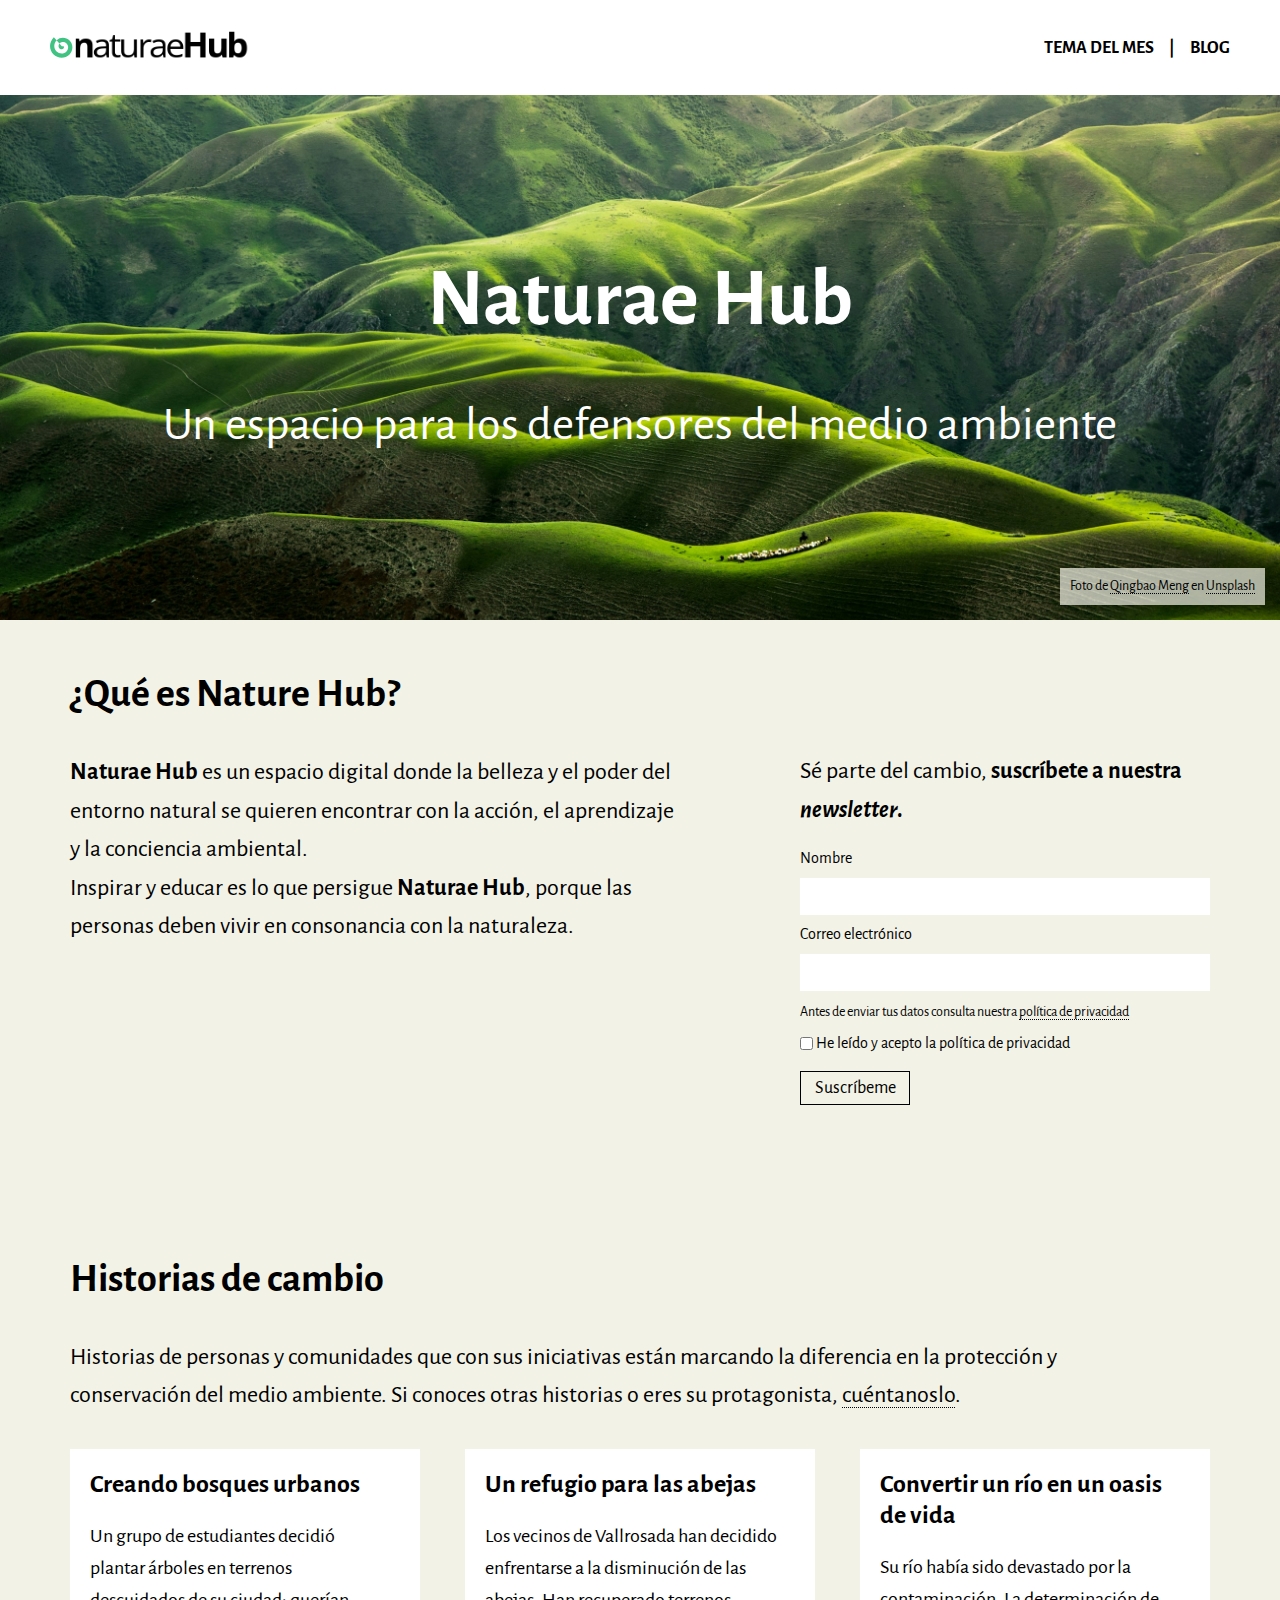
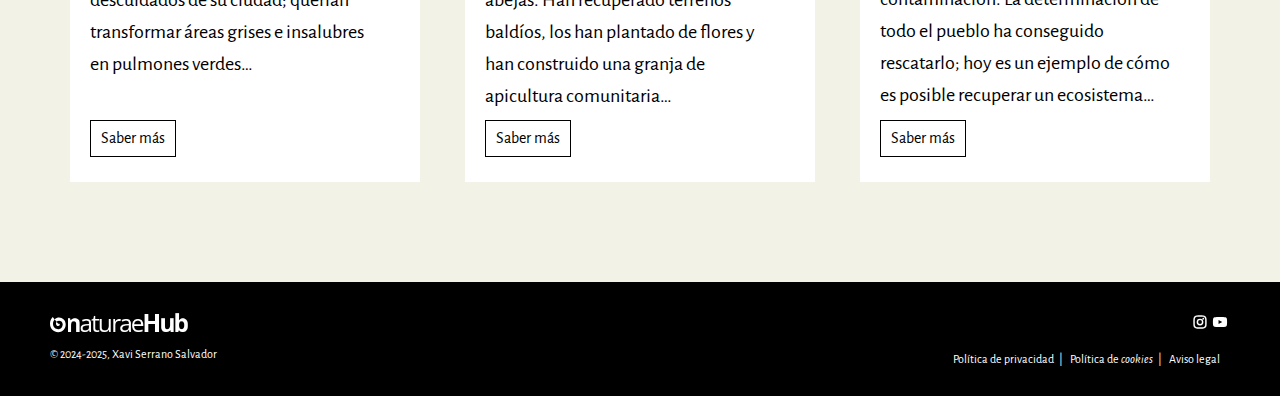
==== commit adc65156: "Tema, blog, post revision html y css" ====
--- a/index.html
+++ b/index.html
@@ -14,7 +14,7 @@
 <body>
   <header>
     <a href="index.html"><img src="img/logotip.svg" alt="Logo de naturaeHub"></a>
-    <nav>
+    <nav class="nav-principal">
       <a href="tema-del-mes.html" class="tema">Tema del mes</a>
       <a href="blog.html">Blog</a>
     </nav>
@@ -93,7 +93,7 @@
         </div>
         <div class="footer-politics">
           <a href="">Política de privacidad</a>
-          <a href="">Política de cookies</a>
+          <a href="">Política de <i lang="en">cookies</i></a>
           <a href="">Aviso legal</a>
         </div>
       </div>
--- a/css/estilos.css
+++ b/css/estilos.css
@@ -32,10 +32,7 @@
   text-decoration: none;
 }
 
-footer {
-  background: black;
-  width: 100%;
-}
+
 
 header {
   display: flex;
@@ -54,16 +51,17 @@
   display: flex;
 }
 
-nav a {
-  font-size: 16px;
+.nav-principal a {
+  font-size: 18px;
   text-transform: uppercase;
-  padding-inline: 10px;
   transition: all .2s ease-in-out;
   font-weight: 600;
 }
 
-.tema {
-  border-right: 1px solid;
+.tema::after {
+  content: "|";
+  position: relative;
+  padding-inline: 15px;
 }
 
 nav a:hover {
@@ -71,6 +69,8 @@
 }
 
 footer {
+  background: var(--var-negro);
+  width: 100%;
   color: var(--var-blanco);
   display: flex;
   flex-direction: row;
@@ -80,6 +80,11 @@
 
 footer a {
   color: var(--var-blanco);
+  transition: all .2s ease-in-out;
+}
+
+footer a:hover {
+  color: var(--var-verde);
 }
 
 .footer-left, .footer-politics{
@@ -102,13 +107,17 @@
   padding-bottom: 15px;
 }
 
-.footer-politics a {
-  border-right: 1px solid;
+.footer-social a:hover img {
+  opacity: 0.7;
+}
+
+.footer-politics a:after {
+  content: "|";
   padding-inline: 5px;
 }
 
-.footer-politics a:last-child {
-  border-right: none;
+.footer-politics a:last-child::after {
+  content: "";
 }
 
 
@@ -207,6 +216,10 @@
   outline: none;
   border: none;
   padding: 10px;
+}
+
+form input:focus {
+  border: 1px solid var(--var-negro);
 }
 
 .form-article .politica-privacidad {
@@ -270,11 +283,16 @@
   position: absolute;
   padding: 5px 10px;
   background-color: transparent;
-  border: 1px solid black;
+  border: 1px solid var(--var-negro);
   bottom: 25px;
   font-weight: 400;
   font-size: 16px;
   line-height: 1.6;
+  transition: all .2s ease-in-out;
+}
+
+.mas:hover, input[type="submit"]:hover {
+  border: 1px solid var(--var-verde)
 }
 
 
@@ -296,8 +314,9 @@
     margin-block: 5px;
   }
 
-  nav a:first-child {
-    border-right: none;
+  .tema:after {
+    content: "";
+    padding: 0;
   }
   
   main {
@@ -369,8 +388,11 @@
   }
 
   .footer-politics a {
-    border-right: none;
     padding-block: 5px;
+  }
+
+  .footer-politics a::after {
+    content: "";
   }
 
 }
@@ -417,6 +439,7 @@
 aside nav {
   display: flex;
   flex-direction: column;
+  font-weight: 600;
   height: 100%;
   width: 100%;
   padding: 60px 100px 0 50px;
@@ -426,8 +449,10 @@
 aside nav ul li {
   list-style: none;
 }
+
 aside nav ul li a {
   text-transform: capitalize;
+  transition: all .2s ease-in-out;
 }
 
 .tema-titulo {
@@ -441,7 +466,7 @@
   padding-bottom: 10px;
 }
 
-.animales-peligro {
+.tema-content {
   width: 100%;
 }
 
@@ -487,11 +512,12 @@
   flex: 1;
   margin-left: 40px;
 }
+
 .descripcion p {
   font-size: 20px;
 }
 
-@media (width <= 1550px) {
+@media (width <= 1024px) {
 
   .tema-titulo {
     font-size: 36px;
@@ -554,7 +580,7 @@
     margin-block: 10px;
   }
 
-  .animales-peligro {
+  .tema-content {
     padding-inline: 10px;
   }
 
@@ -584,6 +610,9 @@
 
 @media (width <= 430px) {
   
+  h1 span {
+    padding-block: 5px;
+  }
   .tema-titulo {
     padding-inline: 100px;
   }
@@ -600,7 +629,6 @@
 
 
 /* Blog */
-
 
 .content-blog {
   width: 100%;
@@ -610,7 +638,7 @@
 }
 
 .content-blog h1 {
-  padding-block: 50px 55px;
+  padding-block: 50px 60px;
   text-align: center;
 }
 
@@ -633,8 +661,21 @@
 }
 
 .content-blog h3 {
-  font-size: 24px;
+  font-size: 28px;
   padding-block: 5px;
+  transition: all .2s ease-in-out;
+}
+
+.content-blog h3 a {
+  transition: all .2s ease-in-out;
+}
+
+.content-blog h3 a:hover {
+  color: var(--var-verde);
+}
+
+.content-blog p {
+  font-size: 21px;
 }
 
 .content-blog section div {
@@ -660,16 +701,15 @@
 .content-blog article {
   background-color: #f9f9f9;
   border: 1px solid #ddd;
-  border-radius: 8px;
-}
-
-.content-blog h3, .content-blog p, .content-blog button {
+}
+
+.content-blog h3, .content-blog p {
   margin-inline: 15px;
 }
 
 .autora {
   font-size: 16px;
-  margin-bottom: 100px;
+  margin-block: 20px 100px;
 }
 
 .paginado {
@@ -693,7 +733,15 @@
   border: 1px solid var(--var-verde);
 }
 
-@media (width <= 1550px) {
+abbr {
+  cursor: help;
+}
+
+@media (width <= 1024px) {
+  
+  .content-blog h1 {
+    font-size: 44px;
+  }
   .content-blog section {
     grid-template-columns: 1fr 1fr;
     grid-template-rows: auto;
@@ -721,9 +769,7 @@
 }
 
 
-
-
-/* POST */
+/* Post */
 
 .introduccion {
   width: 1140px;
@@ -758,6 +804,12 @@
 
 .barra-navegacion ul li:last-child::after {
   content:"";
+}
+.barra-navegacion a {
+  transition: all .2s ease-in-out;
+}
+.barra-navegacion a:hover {
+  color: var(--var-verde);
 }
 
 .background-section-post {
@@ -835,7 +887,7 @@
 .intereses-imagenes article {
   background-color: var(--var-blanco);
   position: relative;
-  height: 425px;
+  height: 450px;
 }
 
 .intereses-imagenes article div {
@@ -857,7 +909,7 @@
   border-bottom: none;
 }
 
-.intereses-imagenes article button {
+.intereses-imagenes article .mas {
   left: 15px;
   bottom: 15px;
 }
